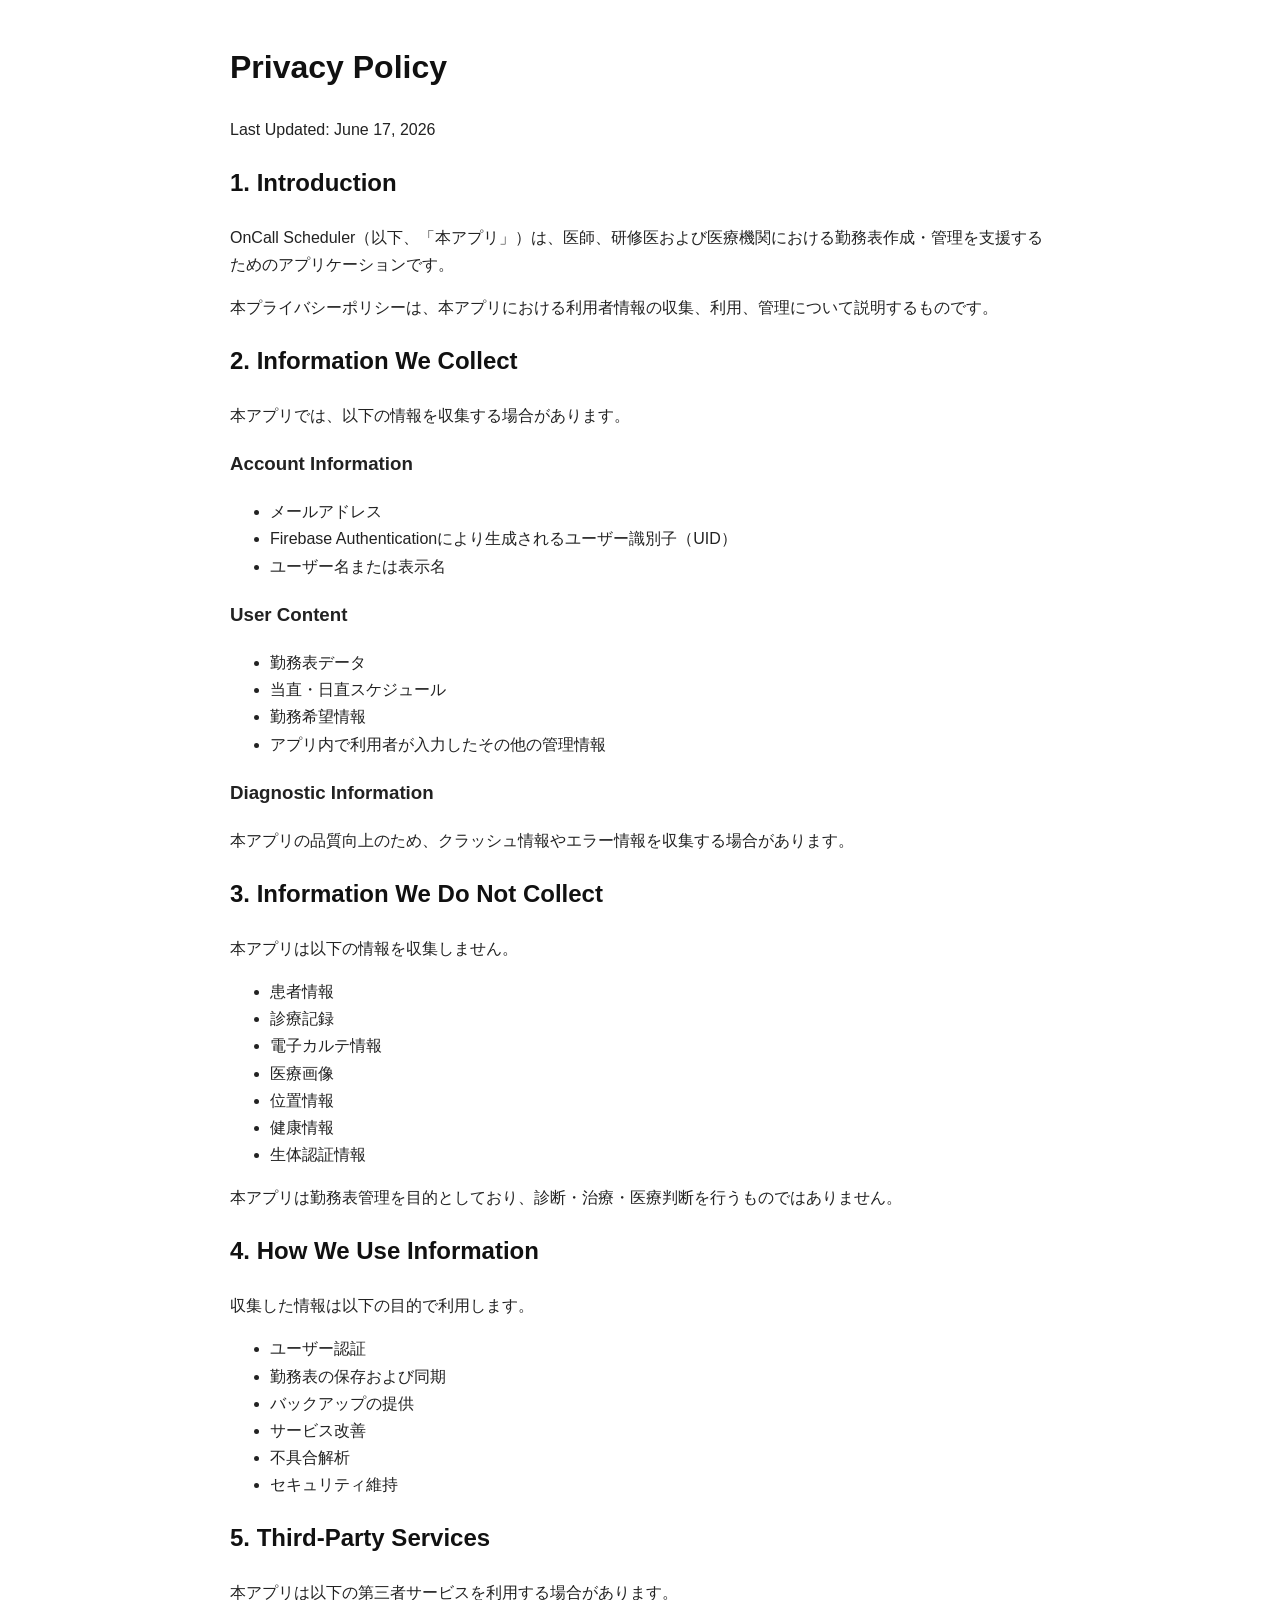
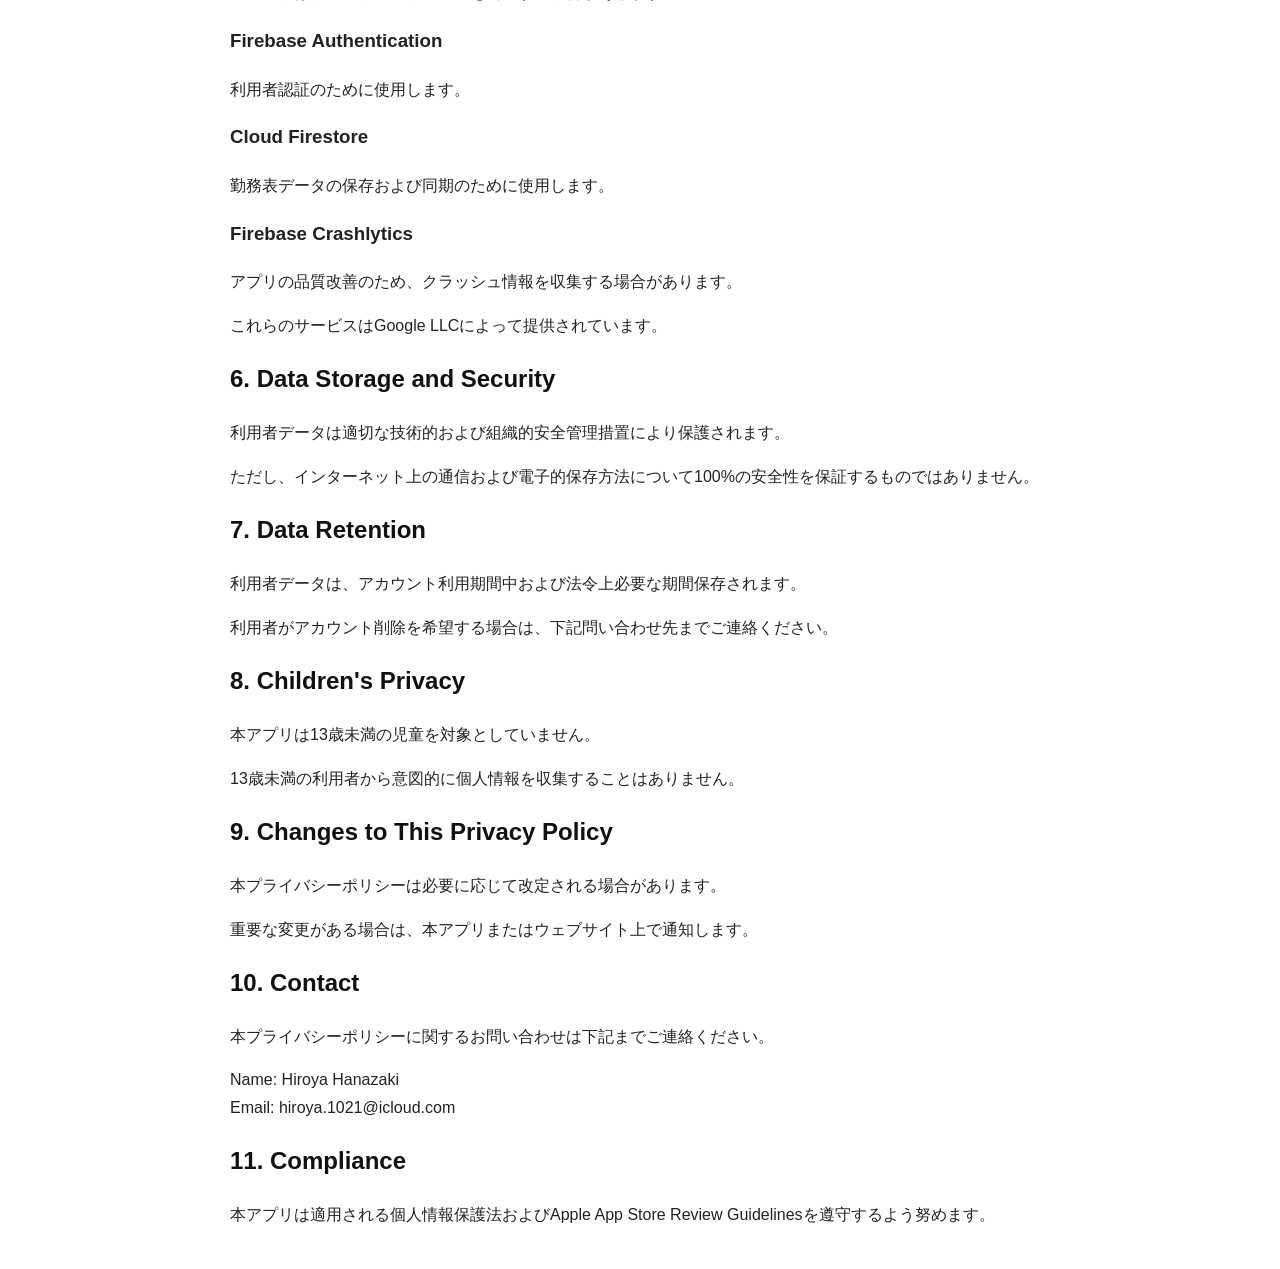
==== privacy.html @ 114e50f7 "Create privacy.html" ====
<!DOCTYPE html>
<html lang="ja">
<head>
  <meta charset="UTF-8">
  <title>Privacy Policy - OnCall Scheduler</title>
  <meta name="viewport" content="width=device-width, initial-scale=1">
  <style>
    body {
      max-width: 820px;
      margin: 40px auto;
      padding: 0 20px;
      font-family: -apple-system, BlinkMacSystemFont, "Helvetica Neue", Arial, sans-serif;
      line-height: 1.7;
      color: #222;
    }
    h1, h2 {
      color: #111;
    }
  </style>
</head>
<body>
  <h1>Privacy Policy</h1>

  <p>Last Updated: June 17, 2026</p>

  <h2>1. Introduction</h2>
  <p>
    OnCall Scheduler（以下、「本アプリ」）は、医師、研修医および医療機関における勤務表作成・管理を支援するためのアプリケーションです。
  </p>
  <p>
    本プライバシーポリシーは、本アプリにおける利用者情報の収集、利用、管理について説明するものです。
  </p>

  <h2>2. Information We Collect</h2>
  <p>本アプリでは、以下の情報を収集する場合があります。</p>

  <h3>Account Information</h3>
  <ul>
    <li>メールアドレス</li>
    <li>Firebase Authenticationにより生成されるユーザー識別子（UID）</li>
    <li>ユーザー名または表示名</li>
  </ul>

  <h3>User Content</h3>
  <ul>
    <li>勤務表データ</li>
    <li>当直・日直スケジュール</li>
    <li>勤務希望情報</li>
    <li>アプリ内で利用者が入力したその他の管理情報</li>
  </ul>

  <h3>Diagnostic Information</h3>
  <p>
    本アプリの品質向上のため、クラッシュ情報やエラー情報を収集する場合があります。
  </p>

  <h2>3. Information We Do Not Collect</h2>
  <p>本アプリは以下の情報を収集しません。</p>

  <ul>
    <li>患者情報</li>
    <li>診療記録</li>
    <li>電子カルテ情報</li>
    <li>医療画像</li>
    <li>位置情報</li>
    <li>健康情報</li>
    <li>生体認証情報</li>
  </ul>

  <p>
    本アプリは勤務表管理を目的としており、診断・治療・医療判断を行うものではありません。
  </p>

  <h2>4. How We Use Information</h2>
  <p>収集した情報は以下の目的で利用します。</p>

  <ul>
    <li>ユーザー認証</li>
    <li>勤務表の保存および同期</li>
    <li>バックアップの提供</li>
    <li>サービス改善</li>
    <li>不具合解析</li>
    <li>セキュリティ維持</li>
  </ul>

  <h2>5. Third-Party Services</h2>
  <p>本アプリは以下の第三者サービスを利用する場合があります。</p>

  <h3>Firebase Authentication</h3>
  <p>利用者認証のために使用します。</p>

  <h3>Cloud Firestore</h3>
  <p>勤務表データの保存および同期のために使用します。</p>

  <h3>Firebase Crashlytics</h3>
  <p>アプリの品質改善のため、クラッシュ情報を収集する場合があります。</p>

  <p>
    これらのサービスはGoogle LLCによって提供されています。
  </p>

  <h2>6. Data Storage and Security</h2>
  <p>
    利用者データは適切な技術的および組織的安全管理措置により保護されます。
  </p>
  <p>
    ただし、インターネット上の通信および電子的保存方法について100%の安全性を保証するものではありません。
  </p>

  <h2>7. Data Retention</h2>
  <p>
    利用者データは、アカウント利用期間中および法令上必要な期間保存されます。
  </p>
  <p>
    利用者がアカウント削除を希望する場合は、下記問い合わせ先までご連絡ください。
  </p>

  <h2>8. Children's Privacy</h2>
  <p>
    本アプリは13歳未満の児童を対象としていません。
  </p>
  <p>
    13歳未満の利用者から意図的に個人情報を収集することはありません。
  </p>

  <h2>9. Changes to This Privacy Policy</h2>
  <p>
    本プライバシーポリシーは必要に応じて改定される場合があります。
  </p>
  <p>
    重要な変更がある場合は、本アプリまたはウェブサイト上で通知します。
  </p>

  <h2>10. Contact</h2>
  <p>
    本プライバシーポリシーに関するお問い合わせは下記までご連絡ください。
  </p>

  <p>
    Name: Hiroya Hanazaki<br>
    Email: hiroya.1021@icloud.com
  </p>

  <h2>11. Compliance</h2>
  <p>
    本アプリは適用される個人情報保護法およびApple App Store Review Guidelinesを遵守するよう努めます。
  </p>
</body>
</html>
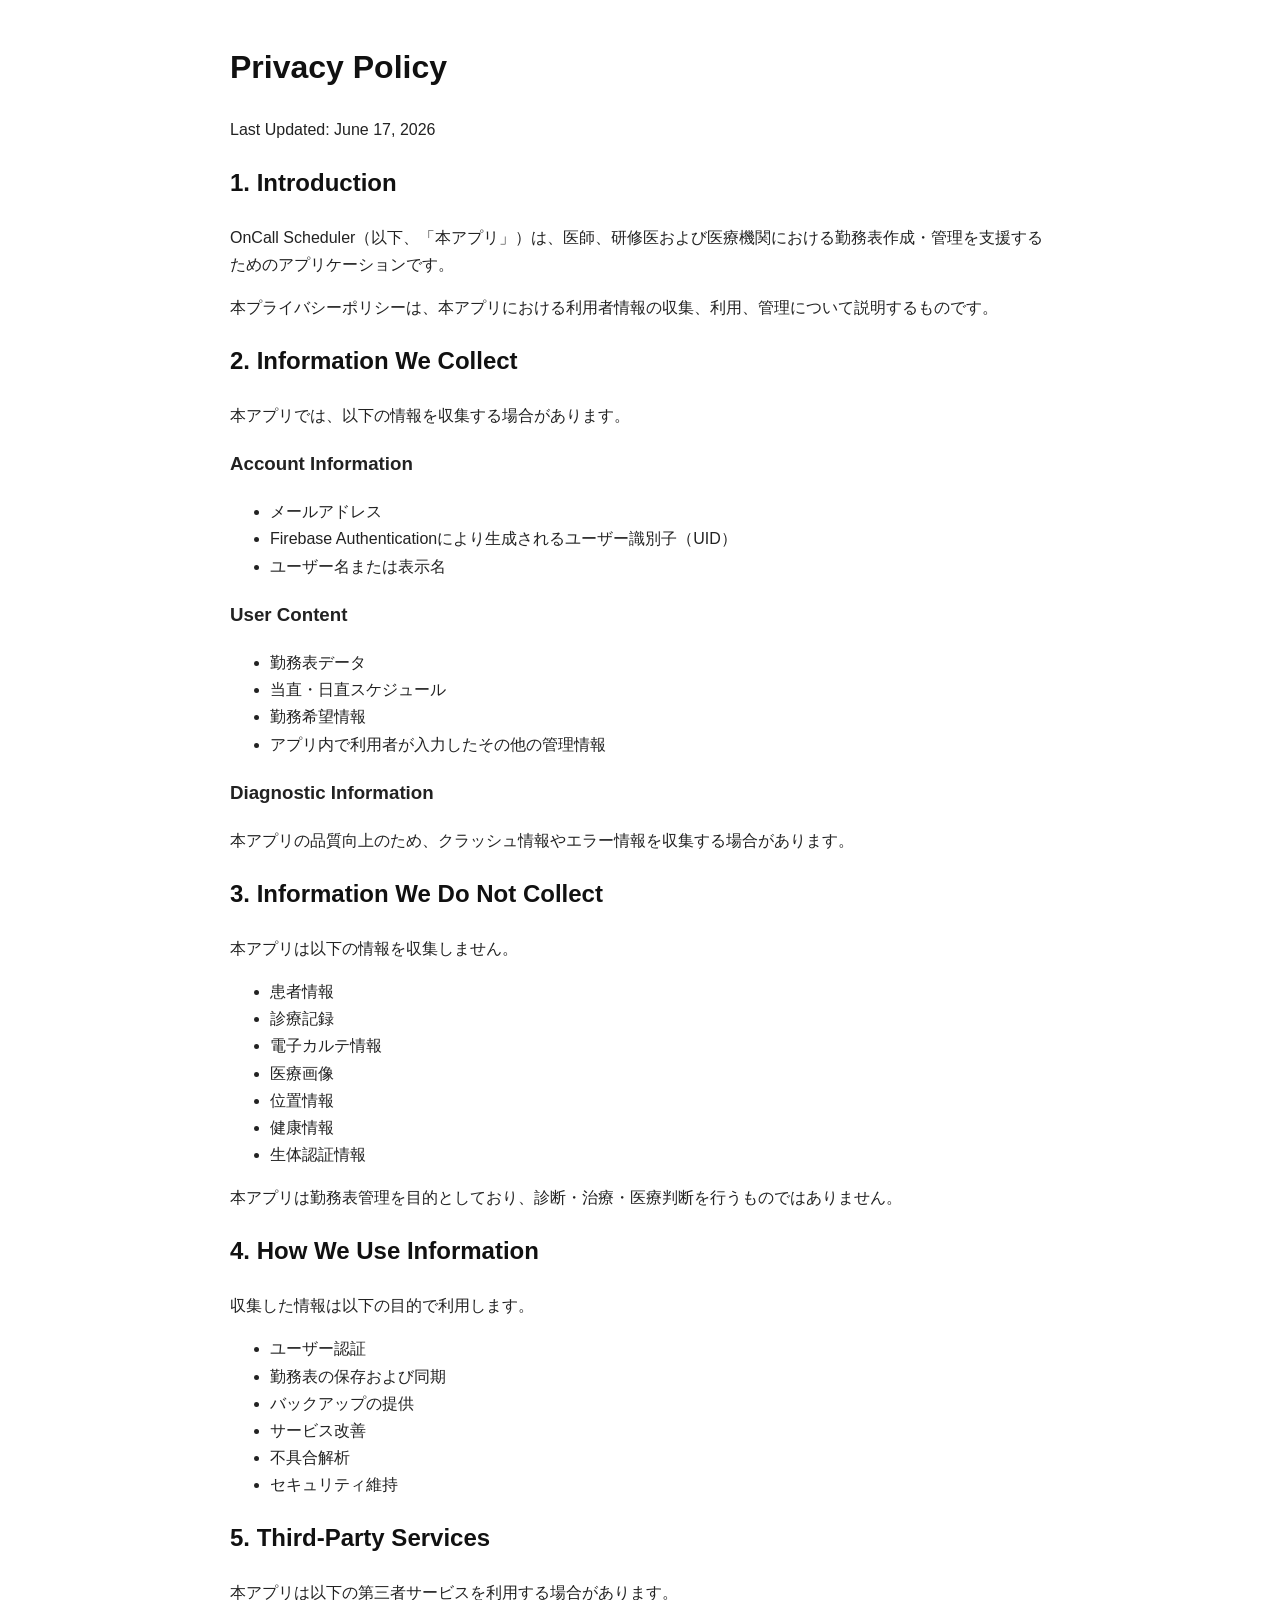
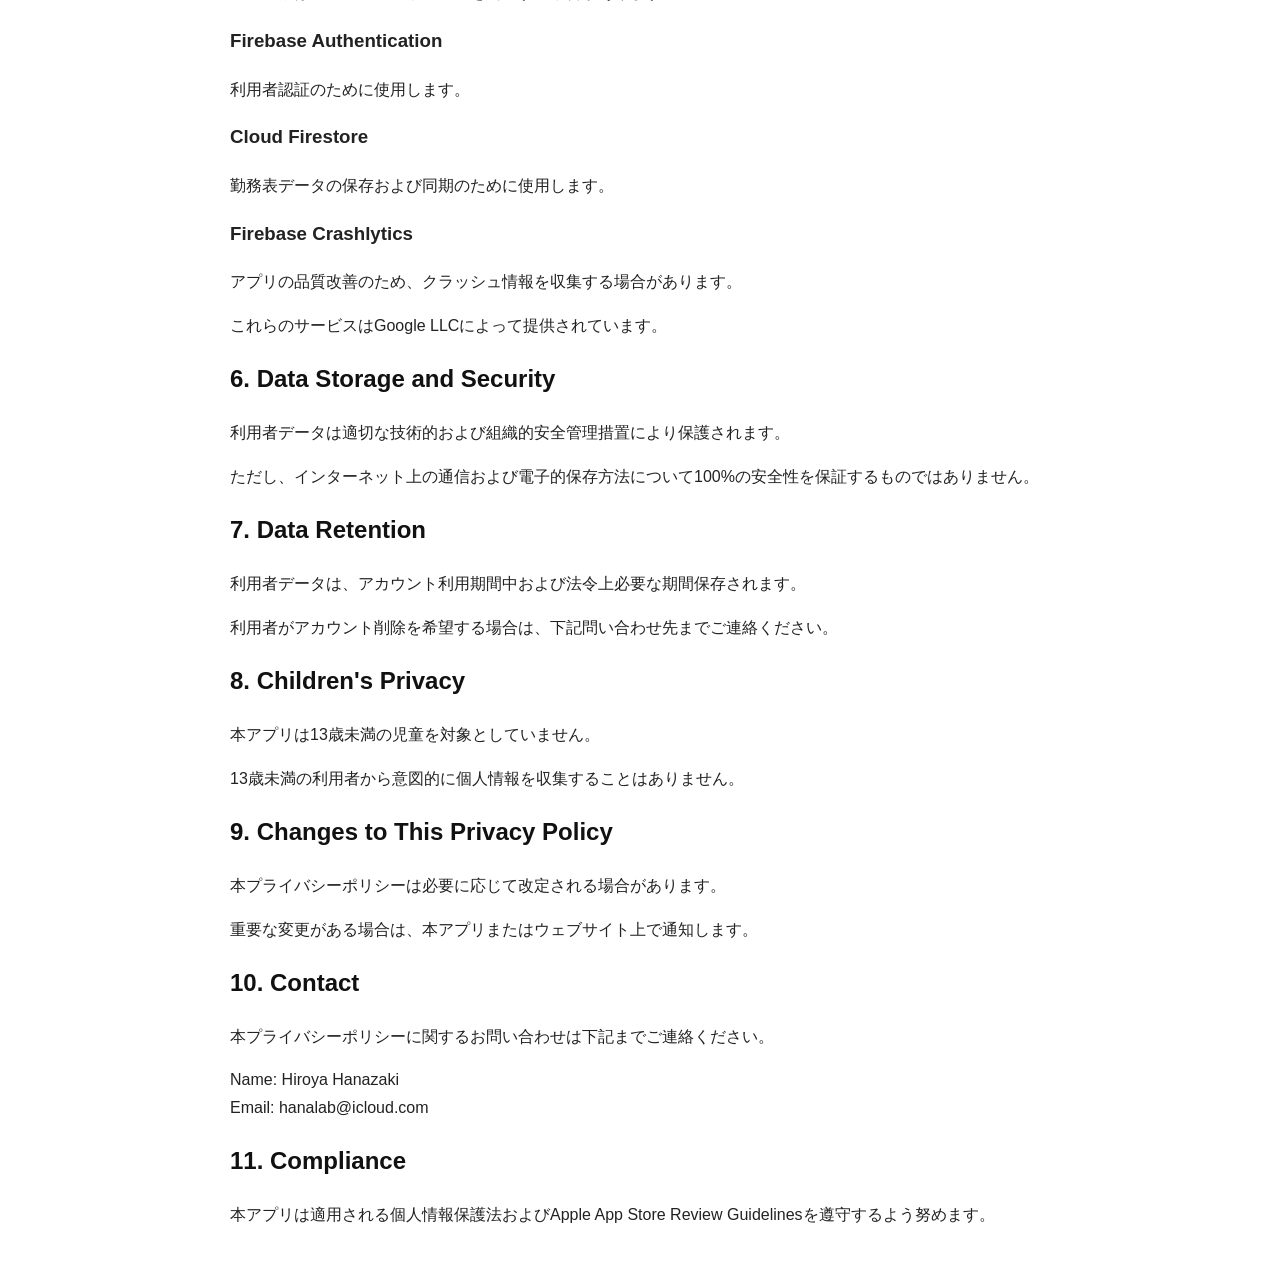
==== commit d39090b2: "Update privacy.html" ====
--- a/privacy.html
+++ b/privacy.html
@@ -138,7 +138,7 @@
 
   <p>
     Name: Hiroya Hanazaki<br>
-    Email: hiroya.1021@icloud.com
+    Email: hanalab@icloud.com
   </p>
 
   <h2>11. Compliance</h2>
